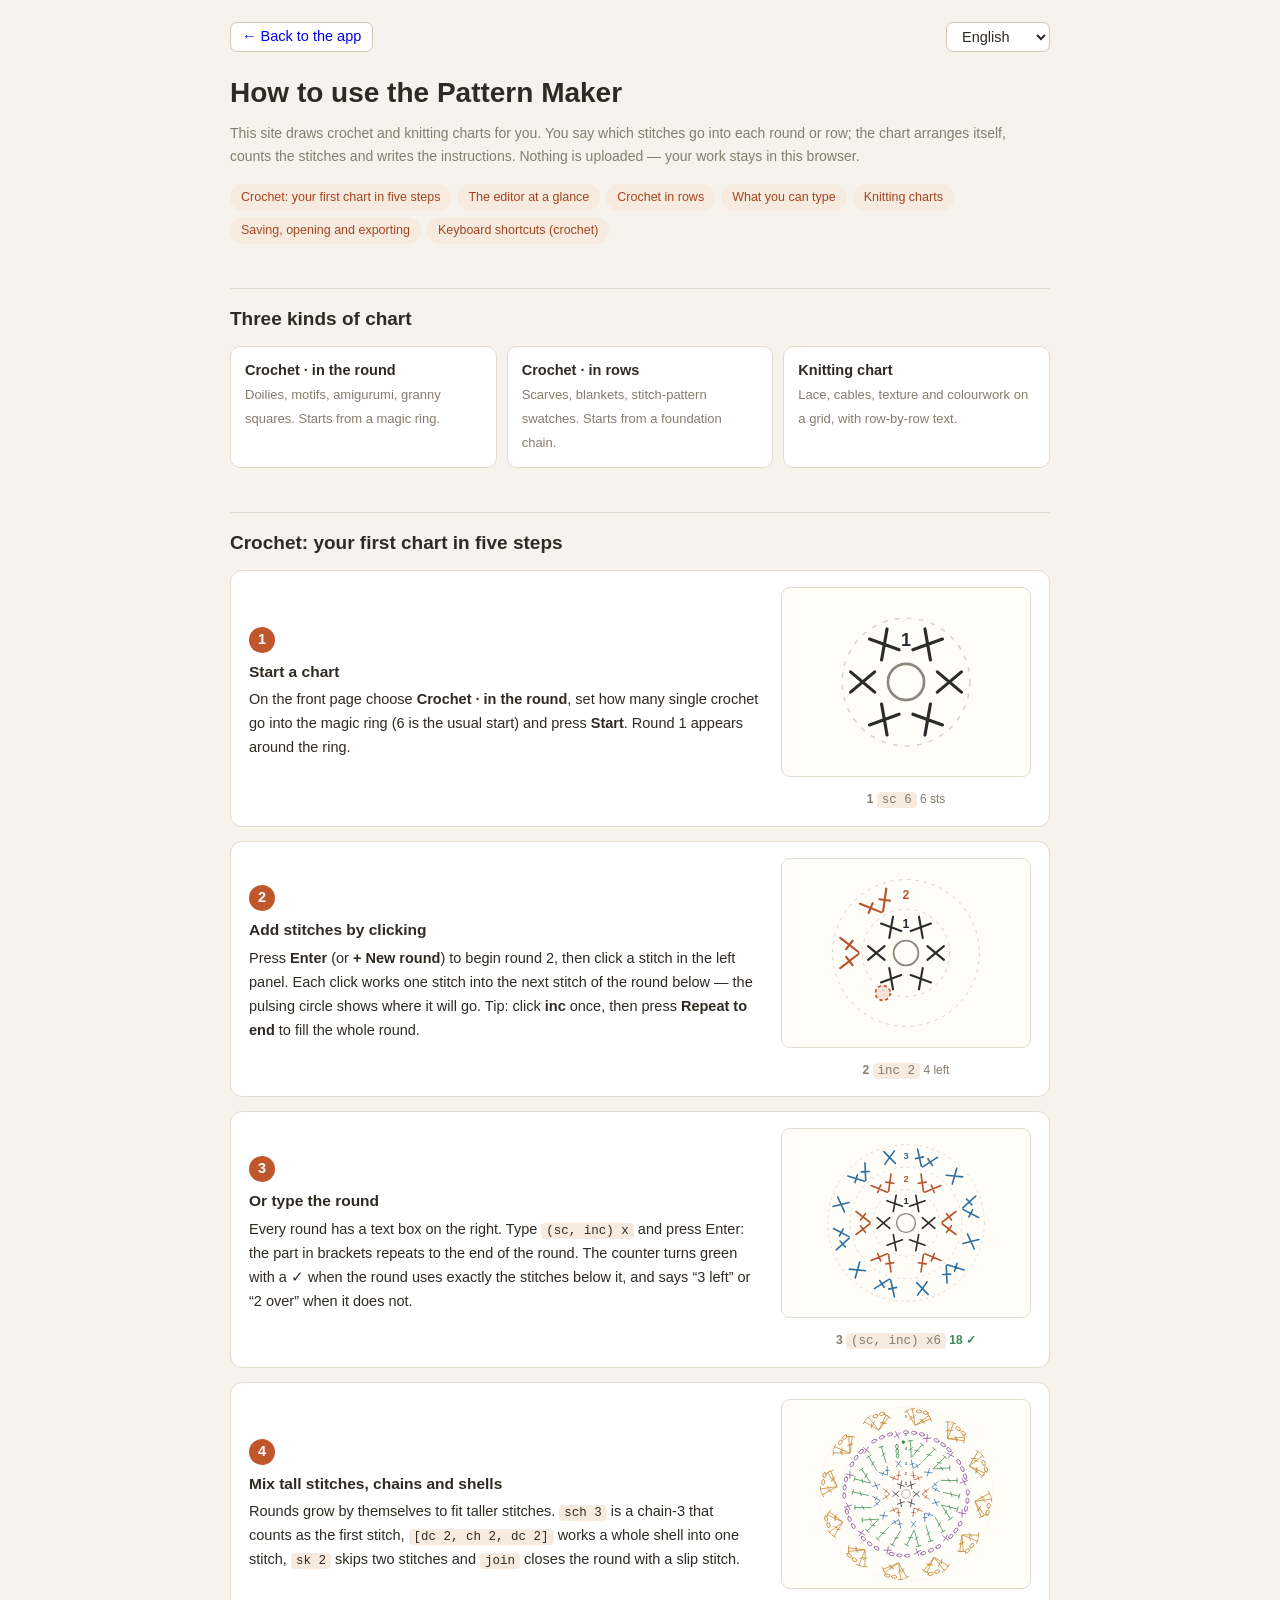
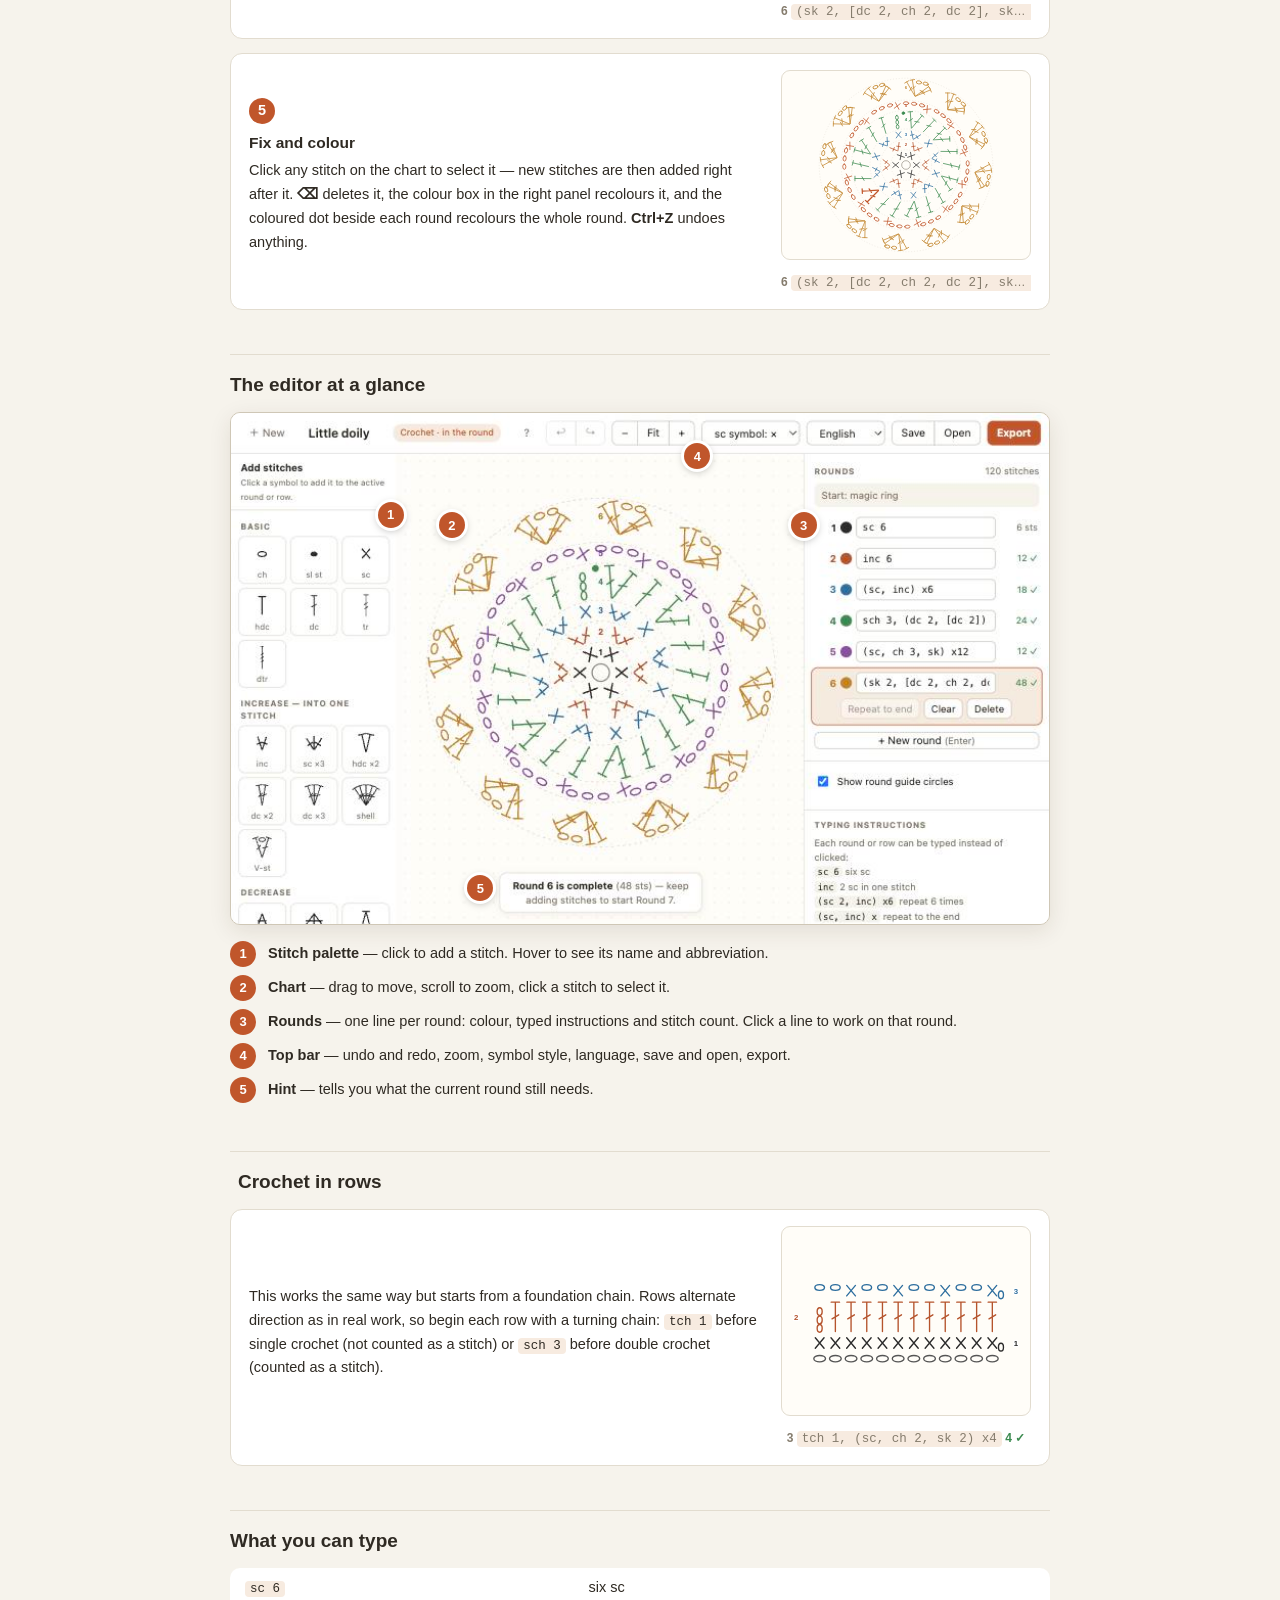
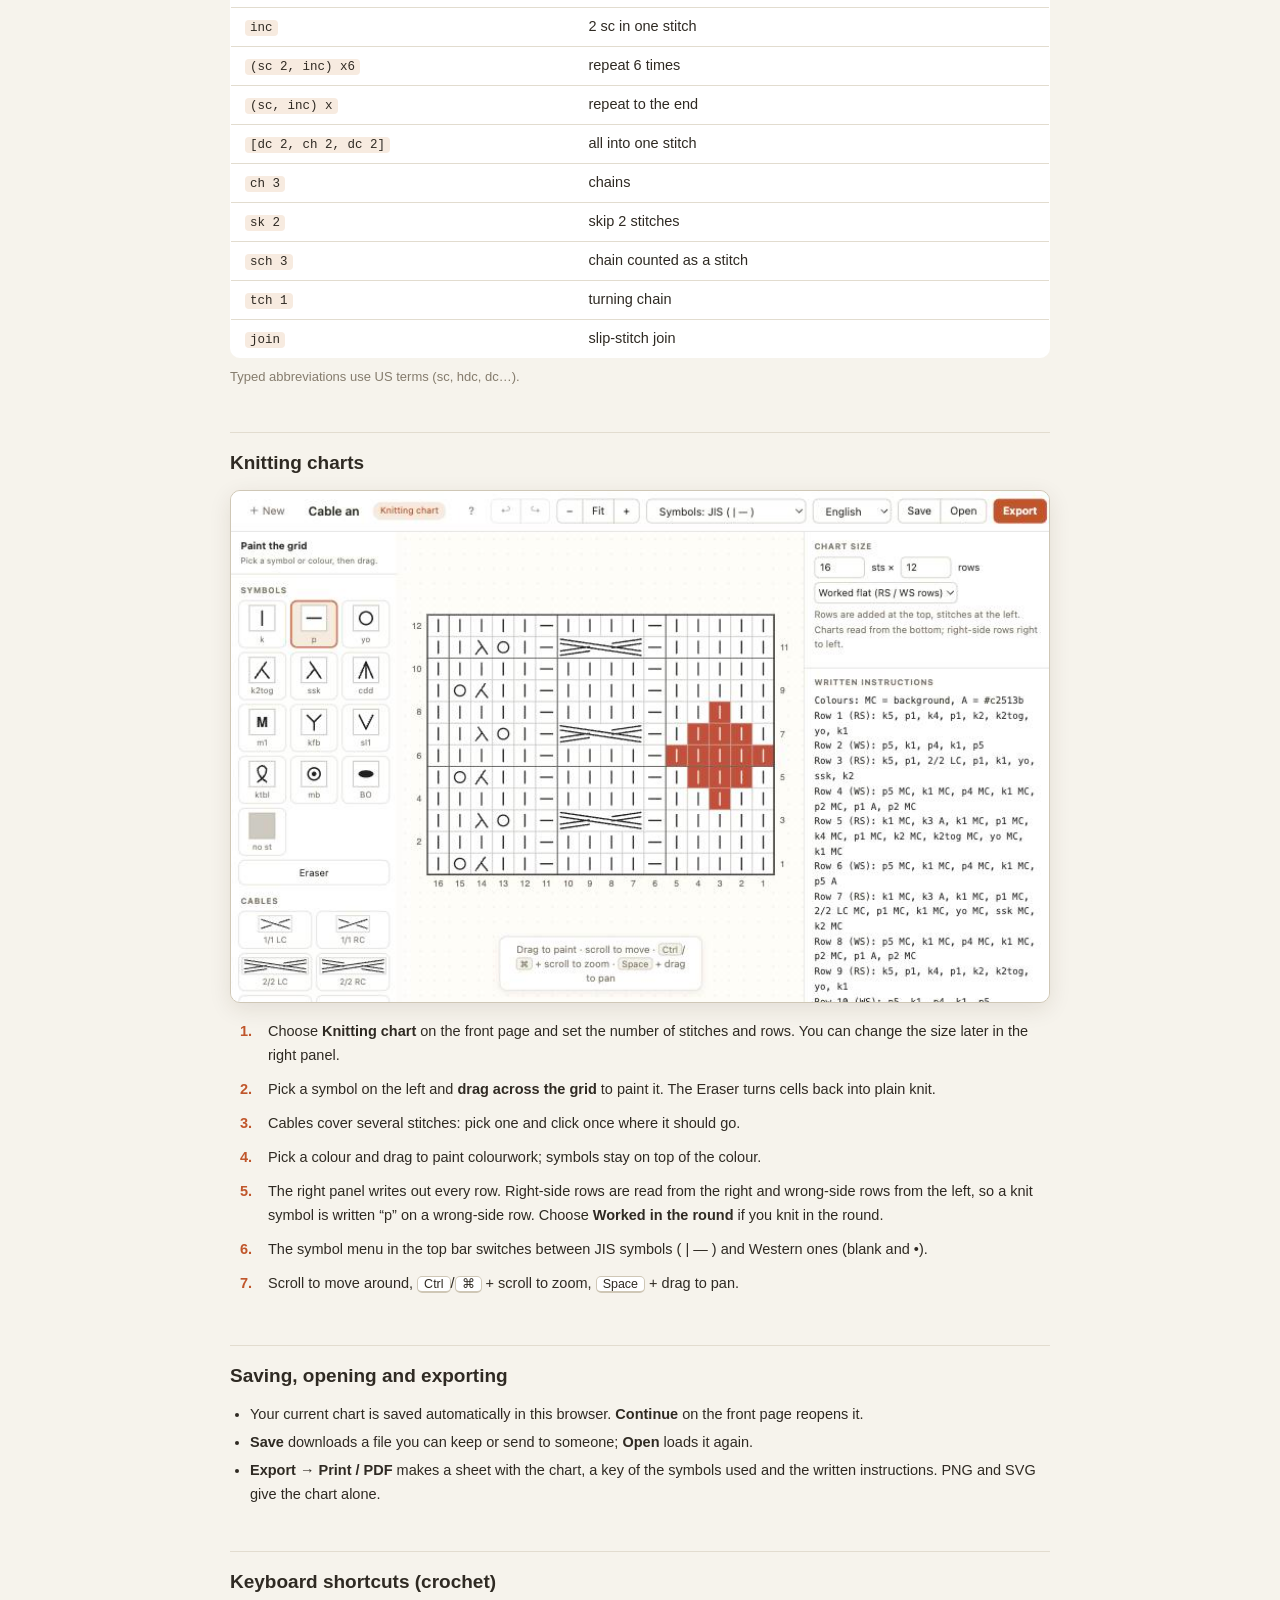
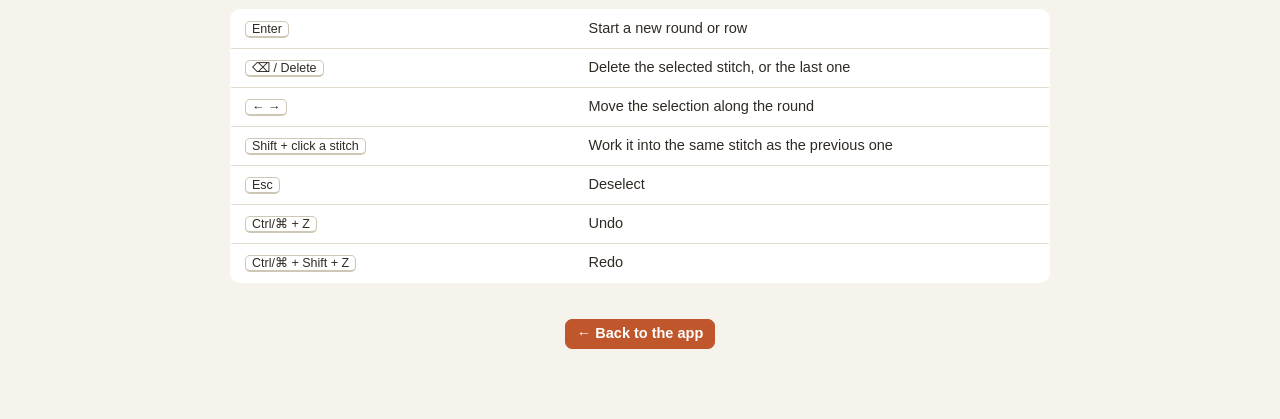
==== guide.html @ 6078c448 "Initial commit" ====
<!DOCTYPE html>
<html lang="en">
<head>
  <meta charset="UTF-8" />
  <meta name="viewport" content="width=device-width, initial-scale=1.0" />
  <title>How to use the Pattern Maker</title>
  <link rel="stylesheet" href="style.css" />
</head>
<body class="guide">
<main id="guide"></main>
<script src="js/i18n.js"></script>
<script src="js/crochet.js"></script>
<script src="js/guide.js"></script>
</body>
</html>
---- style.css ----
*, *::before, *::after { box-sizing: border-box; }
:root {
  --bg: #f6f3ec; --paper: #fffdf8; --surface: #ffffff; --line: #e2dccf; --line-2: #cfc7b6;
  --text: #2f2a23; --muted: #857c6d; --accent: #c0562b; --accent-2: #a3441f; --ok: #3b8a4f; --bad: #c0392b;
  --tint: #f7ebe0;
}
html, body { height: 100%; margin: 0; }
body { font: 13px/1.45 -apple-system, BlinkMacSystemFont, 'Segoe UI', 'Hiragino Sans', 'PingFang TC', 'Noto Sans CJK TC', sans-serif; color: var(--text); background: var(--bg); }
button, input, select { font: inherit; color: inherit; }
[hidden] { display: none !important; }

/* ── layout ── */
#app { display: grid; height: 100vh; grid-template: 50px minmax(0, 1fr) / 204px minmax(0, 1fr) 300px; grid-template-areas: 'bar bar bar' 'pal stage side'; }
#bar { grid-area: bar; display: flex; align-items: center; gap: 8px; padding: 0 10px; background: var(--surface); border-bottom: 1px solid var(--line); min-width: 0; }
#palette { grid-area: pal; background: var(--surface); border-right: 1px solid var(--line); overflow-y: auto; padding-bottom: 12px; }
#stage { grid-area: stage; position: relative; overflow: hidden; background: var(--paper);
  background-image: radial-gradient(var(--line) 1px, transparent 1px); background-size: 18px 18px; }
#side { grid-area: side; background: var(--surface); border-left: 1px solid var(--line); overflow-y: auto; display: flex; flex-direction: column; }
#svg { width: 100%; height: 100%; display: block; touch-action: none; cursor: grab; }
#svg.panning { cursor: grabbing; }
#svg.paint { cursor: crosshair; }

/* ── top bar ── */
.grow { flex: 1; }
.btn { height: 30px; padding: 0 11px; border: 1px solid var(--line-2); border-radius: 7px; background: var(--surface); cursor: pointer; white-space: nowrap; }
.btn:hover:not(:disabled) { background: var(--tint); }
.btn:disabled { opacity: .4; cursor: default; }
.btn.primary { background: var(--accent); border-color: var(--accent); color: #fff; font-weight: 600; }
.btn.primary:hover { background: var(--accent-2); }
.btn.ghost { border-color: transparent; color: var(--muted); }
.btn.small { height: 25px; padding: 0 8px; font-size: 12px; }
.seg { display: flex; }
.seg .btn { border-radius: 0; margin-left: -1px; }
.seg .btn:first-child { border-radius: 7px 0 0 7px; margin-left: 0; }
.seg .btn:last-child { border-radius: 0 7px 7px 0; }
#title { flex: 0 1 240px; min-width: 130px; height: 30px; border: 1px solid transparent; border-radius: 7px; padding: 0 8px; font-size: 15px; font-weight: 600; background: transparent; }
#title:hover, #title:focus { border-color: var(--line-2); background: var(--surface); outline: none; }
#badge { font-size: 11px; color: var(--accent); background: var(--tint); border-radius: 10px; padding: 3px 9px; white-space: nowrap; }
#exportMenu { position: relative; }
#exportMenu summary { list-style: none; display: flex; align-items: center; }
#exportMenu summary::-webkit-details-marker { display: none; }
.menu { position: absolute; right: 0; top: 36px; z-index: 30; width: 290px; background: var(--surface); border: 1px solid var(--line-2); border-radius: 9px; box-shadow: 0 8px 28px rgba(60, 40, 20, .16); padding: 5px; }
.menu button { display: block; width: 100%; text-align: left; border: 0; background: none; padding: 8px 10px; border-radius: 6px; cursor: pointer; }
.menu button:hover { background: var(--tint); }

/* ── palette ── */
.pal-head { font-size: 10px; font-weight: 700; letter-spacing: .08em; text-transform: uppercase; color: var(--muted); padding: 12px 12px 5px; }
.pal-grid { display: grid; grid-template-columns: repeat(3, 1fr); gap: 5px; padding: 0 9px; }
.pal { display: flex; flex-direction: column; align-items: center; gap: 1px; padding: 4px 2px 3px; border: 1px solid var(--line); border-radius: 8px; background: var(--surface); cursor: pointer; min-width: 0; }
.pal:hover { border-color: var(--accent); background: var(--tint); }
.pal.on { border-color: var(--accent); box-shadow: inset 0 0 0 1px var(--accent); background: var(--tint); }
.pal svg { width: 34px; height: 34px; }
.pal-grid.two { grid-template-columns: repeat(2, 1fr); }
.pal-grid.two .pal svg { width: 100%; height: 22px; }
.pal span { font-size: 10px; color: var(--muted); white-space: nowrap; overflow: hidden; text-overflow: ellipsis; max-width: 100%; }
.pal.wide { grid-column: span 3; flex-direction: row; justify-content: center; gap: 8px; padding: 6px; }
.pal.wide span { font-size: 12px; color: var(--text); }
#palInfo { position: sticky; top: 0; z-index: 2; background: var(--surface); border-bottom: 1px solid var(--line); padding: 8px 12px; min-height: 50px; font-size: 12px; }
#palInfo b { display: block; }
#palInfo small { color: var(--muted); }
.swatches { display: grid; grid-template-columns: repeat(6, 1fr); gap: 5px; padding: 0 9px; }
.sw { aspect-ratio: 1; border: 1px solid var(--line-2); border-radius: 6px; cursor: pointer; padding: 0; }
.sw.on { outline: 2px solid var(--accent); outline-offset: 1px; }
.pal-row { display: flex; align-items: center; gap: 8px; padding: 8px 12px 0; font-size: 12px; color: var(--muted); }
input[type=color] { width: 30px; height: 24px; padding: 1px; border: 1px solid var(--line-2); border-radius: 5px; background: none; cursor: pointer; }

/* ── side panel ── */
.side-head { display: flex; align-items: center; justify-content: space-between; padding: 12px 12px 6px; }
.side-head h2 { margin: 0; font-size: 10px; font-weight: 700; letter-spacing: .08em; text-transform: uppercase; color: var(--muted); }
.found { margin: 0 12px 6px; padding: 6px 9px; border-radius: 7px; background: var(--bg); font-size: 12px; color: var(--muted); display: flex; align-items: center; gap: 6px; }
.found input { width: 58px; height: 24px; border: 1px solid var(--line-2); border-radius: 5px; padding: 0 5px; }
#rows { padding: 0 8px; }
.row { border: 1px solid transparent; border-radius: 8px; padding: 5px 5px 5px 4px; }
.row.act { border-color: var(--accent); background: var(--tint); }
.row-main { display: flex; align-items: center; gap: 5px; }
.row .num { width: 26px; text-align: right; font-weight: 700; font-size: 12px; cursor: pointer; flex: none; }
.row .dot { width: 14px; height: 14px; border-radius: 50%; border: 0; padding: 0; flex: none; overflow: hidden; position: relative; }
.row .dot input { position: absolute; inset: -6px; width: 30px; height: 30px; border: 0; opacity: 0; }
.row .txt { flex: 1; min-width: 0; height: 26px; border: 1px solid var(--line-2); border-radius: 6px; padding: 0 7px; font-family: ui-monospace, 'SF Mono', Menlo, monospace; font-size: 12px; background: var(--surface); }
.row .txt:focus { outline: 2px solid var(--accent); outline-offset: -1px; }
.row .cnt { flex: none; min-width: 46px; text-align: right; font-size: 11px; color: var(--muted); white-space: nowrap; }
.row .cnt.ok { color: var(--ok); } .row .cnt.bad { color: var(--bad); font-weight: 600; }
.row-tools { display: flex; gap: 5px; padding: 6px 0 2px 31px; flex-wrap: wrap; }
.row-err { padding: 3px 0 0 31px; color: var(--bad); font-size: 11px; }
#addRow { margin: 8px 12px 4px; }
.panel { border-top: 1px solid var(--line); margin-top: 10px; padding: 10px 12px; font-size: 12px; }
.panel h3 { margin: 0 0 6px; font-size: 10px; font-weight: 700; letter-spacing: .08em; text-transform: uppercase; color: var(--muted); }
.panel .line { display: flex; align-items: center; gap: 8px; margin: 5px 0; }
.panel input[type=number] { width: 62px; height: 26px; border: 1px solid var(--line-2); border-radius: 6px; padding: 0 6px; }
.panel select { height: 26px; border: 1px solid var(--line-2); border-radius: 6px; background: var(--surface); }
.help { color: var(--muted); font-size: 11.5px; line-height: 1.55; }
.help code { background: var(--bg); border-radius: 4px; padding: 1px 4px; font-size: 11px; color: var(--text); }
.written { font-family: ui-monospace, 'SF Mono', Menlo, monospace; font-size: 11.5px; line-height: 1.6; white-space: pre-wrap; word-break: break-word; margin: 0; }

/* ── chart ── */
.st { cursor: pointer; }
.st.sel > path:not(.hit), .st.sel > ellipse { stroke: var(--accent); stroke-width: 2.1; }
.st.sel > .f { fill: var(--accent); }
.st:hover > path:not(.hit), .st:hover > ellipse { stroke-width: 2; }
.next { fill: rgba(192, 86, 43, .16); stroke: var(--accent); stroke-width: 1; stroke-dasharray: 2 1.6; pointer-events: none; animation: pulse 1.4s ease-in-out infinite; }
@keyframes pulse { 50% { fill: rgba(192, 86, 43, .4); } }
#hint { position: absolute; left: 50%; bottom: 14px; transform: translateX(-50%); max-width: calc(100% - 28px); background: rgba(255, 255, 255, .94); border: 1px solid var(--line); border-radius: 9px; padding: 6px 13px; font-size: 12px; color: var(--muted); box-shadow: 0 2px 8px rgba(60, 40, 20, .07); pointer-events: none; text-align: center; }
#hint b { color: var(--text); } #hint kbd { background: var(--bg); border: 1px solid var(--line-2); border-radius: 4px; padding: 0 4px; font: inherit; font-size: 11px; }

/* ── start screen ── */
#start { position: fixed; inset: 0; z-index: 50; background: rgba(246, 243, 236, .96); display: flex; align-items: center; justify-content: center; padding: 20px; overflow: auto; }
.start-card { width: min(880px, 100%); }
.start-top { display: flex; align-items: center; justify-content: space-between; gap: 12px; flex-wrap: wrap; margin-bottom: 4px; }
.start-card h1 { margin: 0; font-size: 26px; }
.lead { margin: 0 0 22px; color: var(--muted); font-size: 14px; }
.modes { display: grid; grid-template-columns: repeat(auto-fit, minmax(230px, 1fr)); gap: 14px; }
.modes form { background: var(--surface); border: 1.5px solid var(--line); border-radius: 14px; padding: 18px; display: flex; flex-direction: column; gap: 8px; }
.modes form:hover { border-color: var(--accent); }
.modes svg { width: 84px; height: 84px; align-self: center; }
.modes h2 { margin: 0; font-size: 15px; }
.modes p { margin: 0; color: var(--muted); font-size: 12px; flex: 1; }
.modes label { font-size: 12px; display: flex; align-items: center; gap: 6px; flex-wrap: wrap; }
.modes input[type=number] { width: 60px; height: 28px; border: 1px solid var(--line-2); border-radius: 6px; padding: 0 6px; }
.modes select { height: 28px; border: 1px solid var(--line-2); border-radius: 6px; background: var(--surface); width: 100%; }
.start-foot { display: flex; gap: 10px; margin-top: 18px; flex-wrap: wrap; }

/* ── print sheet ── */
#printSheet { display: none; }
@media print {
  #app, #start { display: none !important; }
  body { background: #fff; }
  #printSheet { display: block; padding: 0; color: #000; font-size: 11pt; }
  #printSheet h1 { font-size: 20pt; margin: 0 0 2pt; }
  #printSheet .sub { color: #555; margin: 0 0 10pt; }
  #printSheet .chart svg { display: block; width: 100%; max-height: 150mm; }
  #printSheet h2 { font-size: 12pt; margin: 14pt 0 5pt; border-bottom: 1px solid #999; padding-bottom: 2pt; }
  #printSheet .key { display: grid; grid-template-columns: repeat(3, 1fr); gap: 3pt 12pt; }
  #printSheet .key div { display: flex; align-items: center; gap: 6pt; break-inside: avoid; font-size: 9.5pt; }
  #printSheet .key svg { width: 26pt; height: 26pt; flex: none; }
  #printSheet pre { font: 9.5pt/1.55 ui-monospace, Menlo, monospace; white-space: pre-wrap; margin: 0; }
}

@media (max-width: 900px) {
  #app { grid-template-columns: 150px minmax(0, 1fr) 240px; }
  .pal-grid { grid-template-columns: repeat(2, 1fr); } .pal.wide { grid-column: span 2; }
  #badge { display: none; }
}

/* ── links styled as buttons ── */
a.btn { display: inline-flex; align-items: center; text-decoration: none; }
.start-foot { align-items: center; }

/* ── guide page ── */
body.guide { height: auto; }
#guide { max-width: 860px; margin: 0 auto; padding: 22px 20px 60px; font-size: 14.5px; line-height: 1.65; }
#guide h1 { font-size: 28px; margin: 18px 0 6px; }
#guide h2 { font-size: 19px; margin: 44px 0 12px; padding-top: 14px; border-top: 1px solid var(--line); scroll-margin-top: 10px; }
#guide h3 { font-size: 15.5px; margin: 0 0 4px; }
#guide p { margin: 0 0 10px; }
#guide code { background: var(--tint); border-radius: 4px; padding: 1px 5px; font: 12.5px ui-monospace, 'SF Mono', Menlo, monospace; white-space: nowrap; }
#guide kbd { background: var(--surface); border: 1px solid var(--line-2); border-bottom-width: 2px; border-radius: 5px; padding: 0 6px; font: inherit; font-size: 12.5px; white-space: nowrap; }
.g-top { display: flex; justify-content: space-between; gap: 10px; }
.g-nav { display: flex; flex-wrap: wrap; gap: 6px; margin: 16px 0 0; }
.g-nav a { font-size: 12.5px; color: var(--accent-2); background: var(--tint); border-radius: 14px; padding: 3px 11px; text-decoration: none; }
.g-nav a:hover { background: var(--accent); color: #fff; }
.g-modes { display: grid; grid-template-columns: repeat(auto-fit, minmax(210px, 1fr)); gap: 10px; }
.g-modes div { background: var(--surface); border: 1px solid var(--line); border-radius: 10px; padding: 12px 14px; }
.g-modes b { display: block; } .g-modes span { color: var(--muted); font-size: 13px; }
.step { display: grid; grid-template-columns: minmax(0, 1fr) 250px; gap: 22px; align-items: center; margin: 0 0 14px; background: var(--surface); border: 1px solid var(--line); border-radius: 12px; padding: 16px 18px; }
.step .n { display: inline-flex; width: 26px; height: 26px; border-radius: 50%; background: var(--accent); color: #fff; font-weight: 700; align-items: center; justify-content: center; margin-bottom: 6px; }
.step p:last-child { margin: 0; }
.art { margin: 0; text-align: center; }
.art svg { width: 100%; height: 190px; background: var(--paper); border: 1px solid var(--line); border-radius: 9px; }
.art figcaption { margin-top: 5px; font-size: 12px; color: var(--muted); overflow: hidden; text-overflow: ellipsis; white-space: nowrap; }
.art .ok { color: var(--ok); font-weight: 600; }
.shot { margin: 0 0 12px; }
.shot-box { position: relative; border: 1px solid var(--line-2); border-radius: 10px; overflow: hidden; box-shadow: 0 6px 22px rgba(60, 40, 20, .1); }
.shot img { display: block; width: 100%; height: auto; }
.spot, .tour:not(.plain) li::before { display: inline-flex; align-items: center; justify-content: center; width: 26px; height: 26px; border-radius: 50%; background: var(--accent); color: #fff; font-weight: 700; font-size: 13px; }
.spot { position: absolute; transform: translate(-50%, -50%); box-shadow: 0 0 0 3px #fff, 0 2px 8px rgba(0, 0, 0, .35); }
.tour { padding: 0; margin: 0; list-style: none; counter-reset: t; }
.tour li { counter-increment: t; position: relative; padding: 5px 0 5px 38px; }
.tour:not(.plain) li::before { content: counter(t); position: absolute; left: 0; top: 4px; }
.tour.plain li::before { content: counter(t) '.'; position: absolute; left: 10px; top: 5px; color: var(--accent); font-weight: 700; }
.g-list { padding-left: 20px; margin: 0; } .g-list li { margin: 4px 0; }
.g-table { border-collapse: collapse; width: 100%; background: var(--surface); border: 1px solid var(--line); border-radius: 10px; overflow: hidden; }
.g-table td { padding: 7px 14px; border-top: 1px solid var(--line); vertical-align: top; }
.g-table tr:first-child td { border-top: 0; } .g-table td:first-child { width: 42%; }
.note { color: var(--muted); font-size: 13px; margin-top: 8px !important; }
.g-foot { margin-top: 36px !important; text-align: center; }
@media (max-width: 640px) { .step { grid-template-columns: 1fr; } }
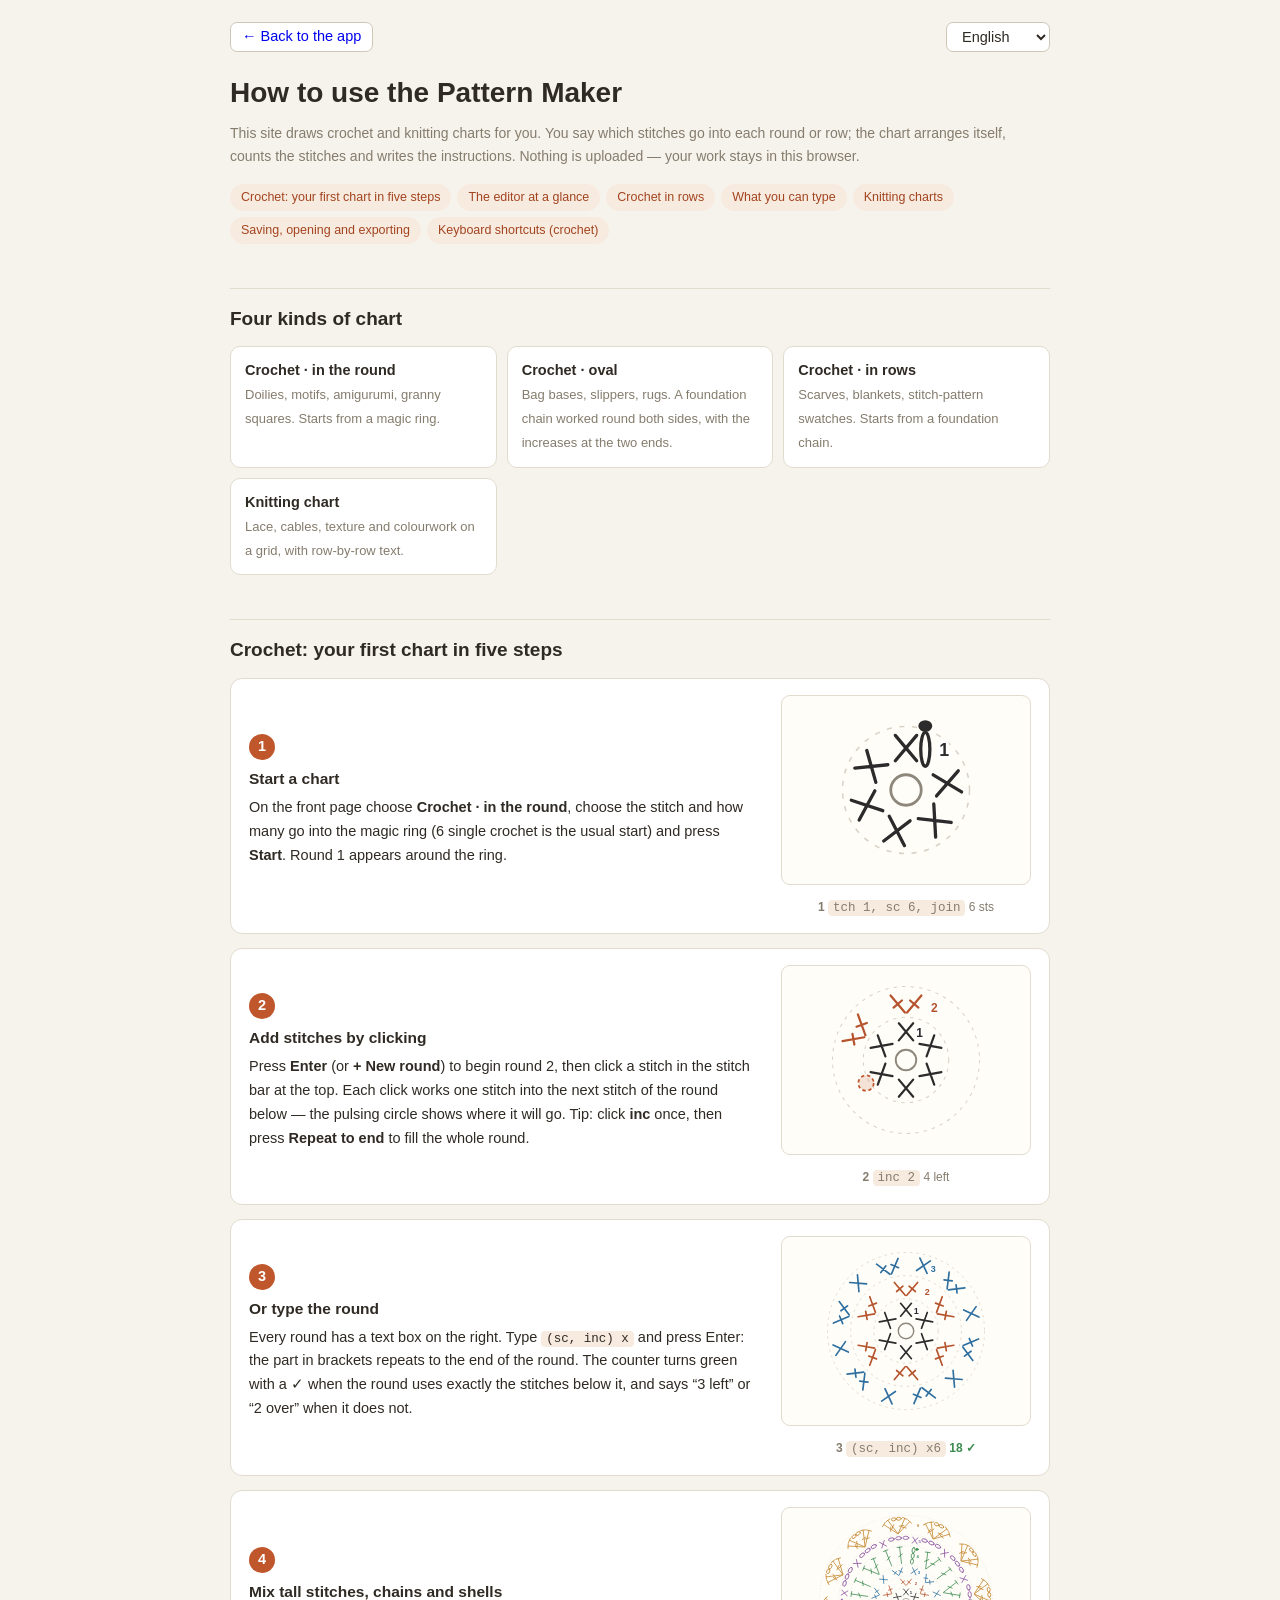
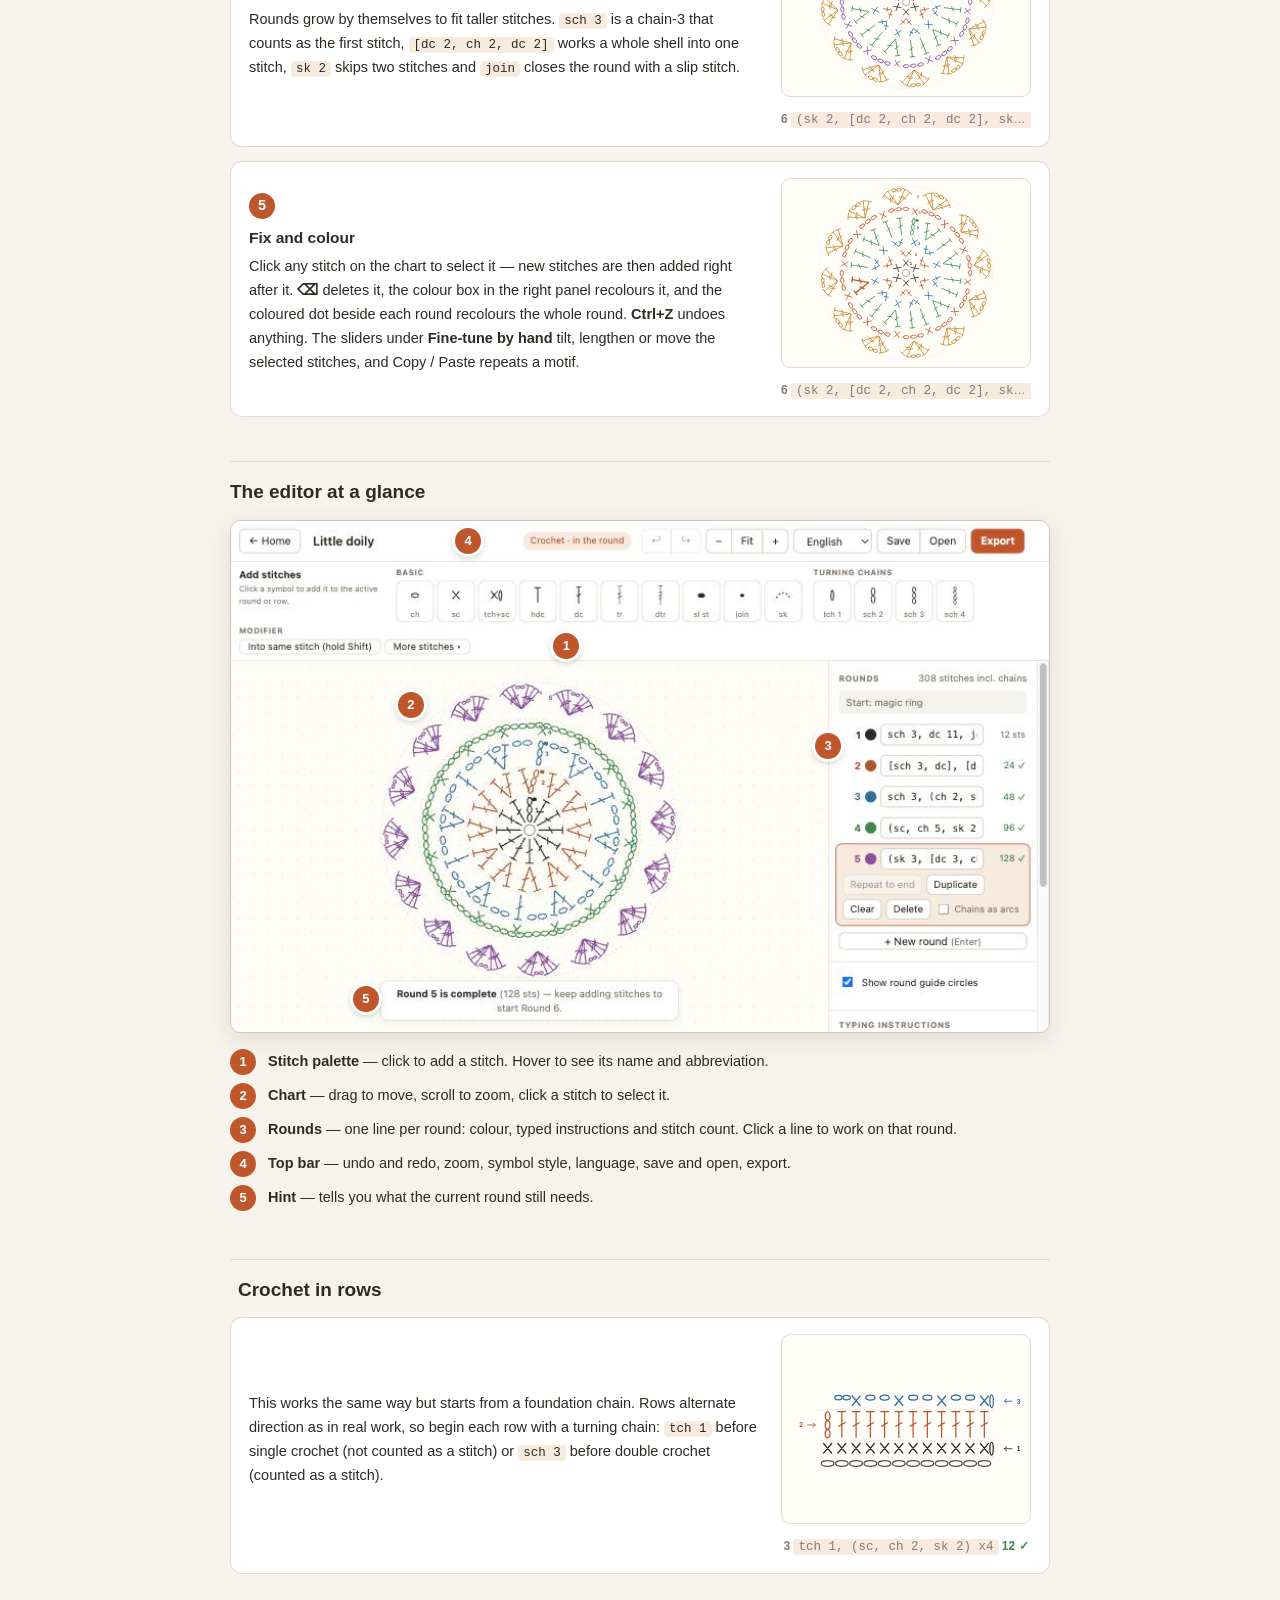
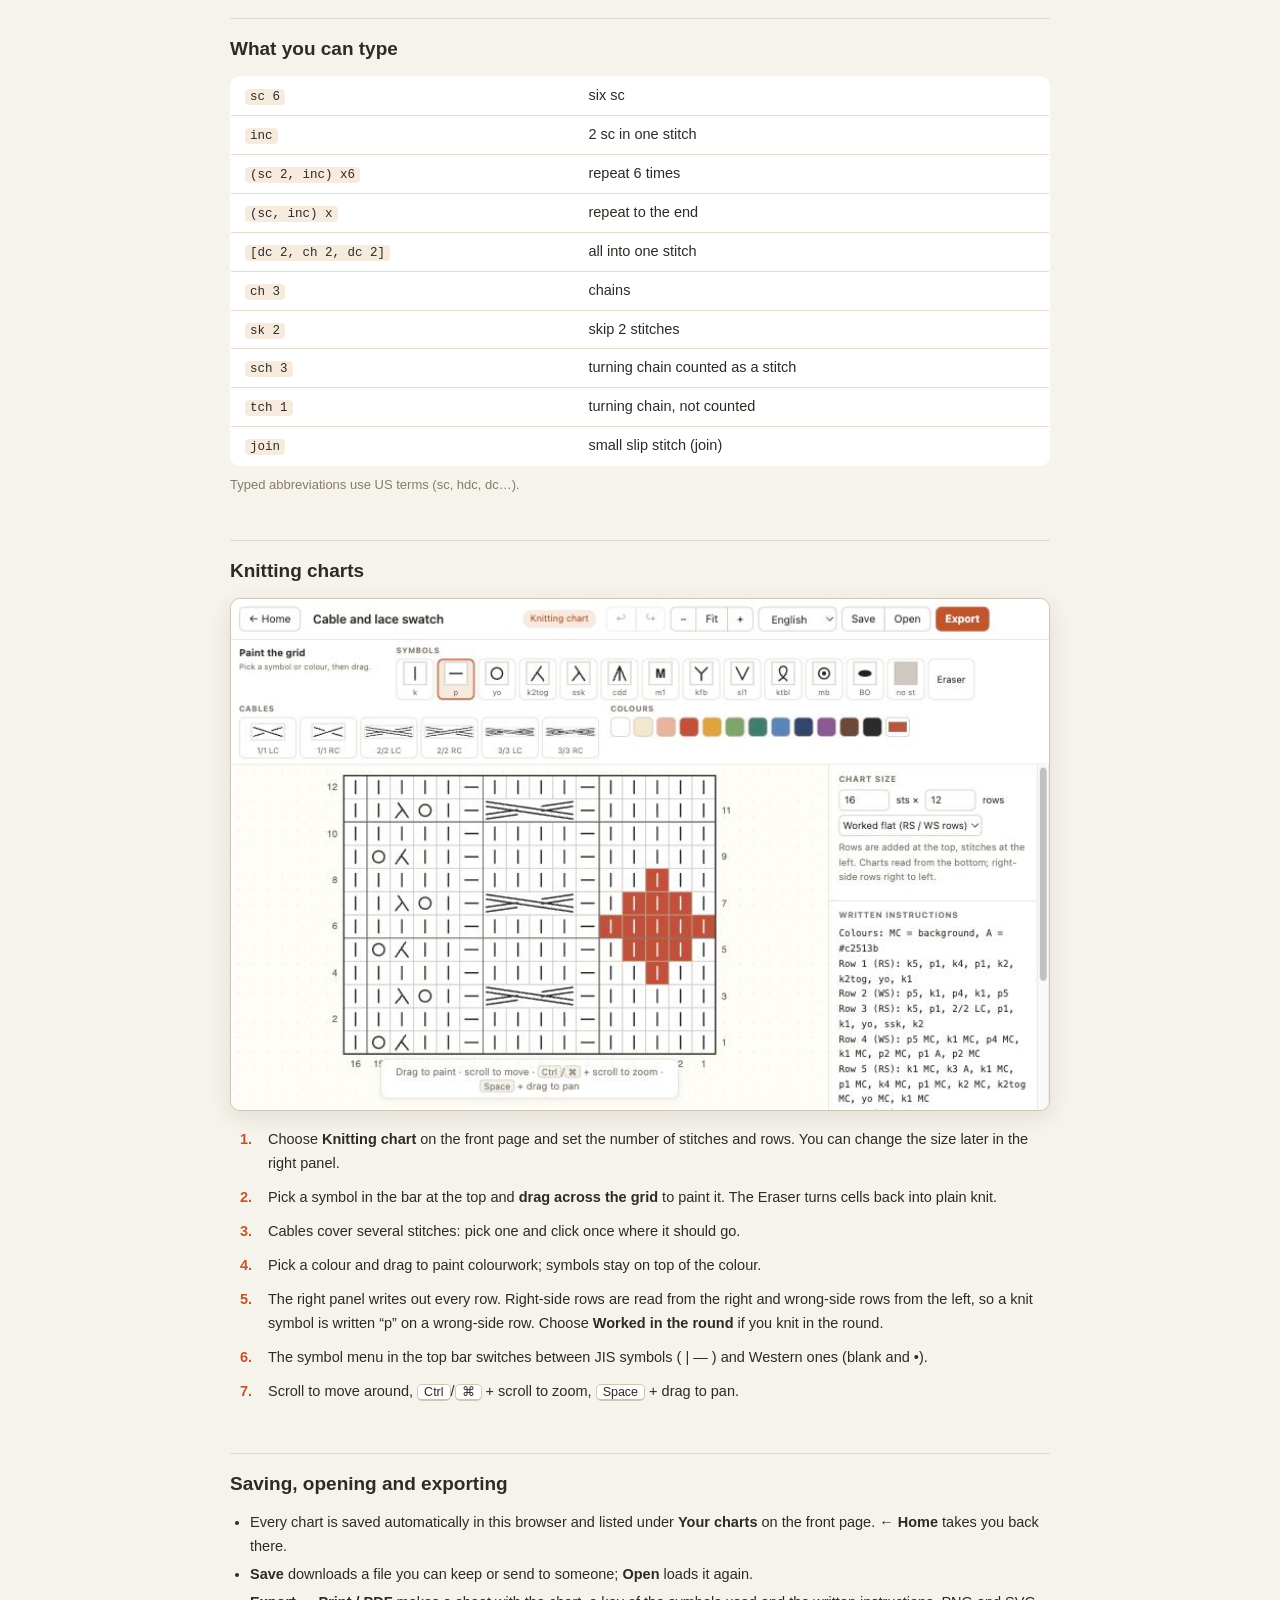
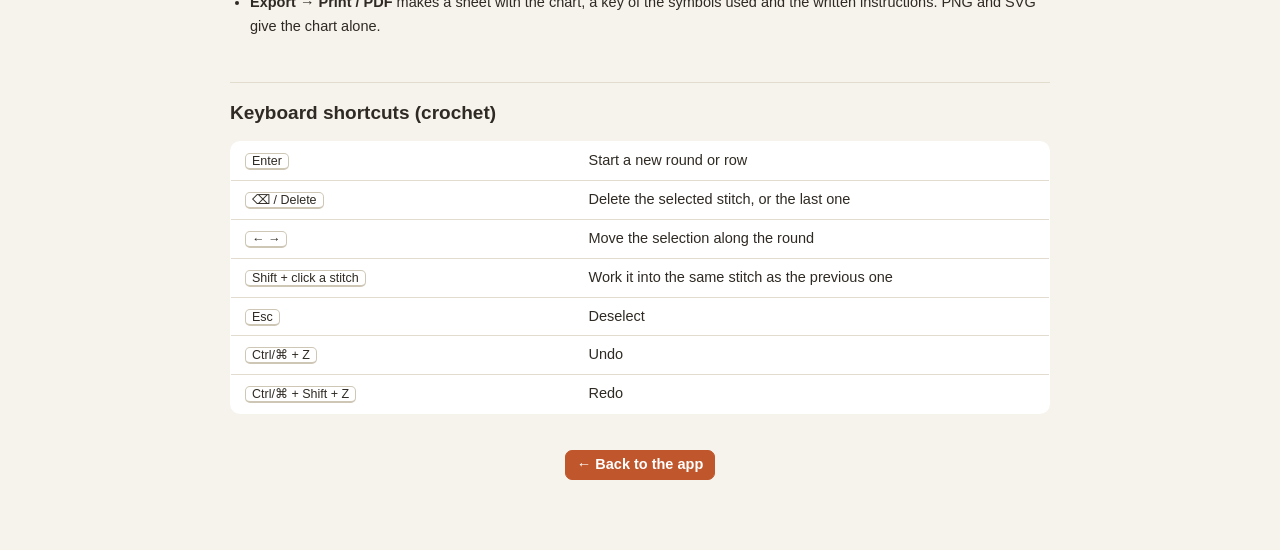
==== commit 81893352: "rework on the layout engine and added turning chain and some other functions" ====
--- a/guide.html
+++ b/guide.html
@@ -4,12 +4,12 @@
   <meta charset="UTF-8" />
   <meta name="viewport" content="width=device-width, initial-scale=1.0" />
   <title>How to use the Pattern Maker</title>
-  <link rel="stylesheet" href="style.css" />
+  <link rel="stylesheet" href="style.css?v=4" />
 </head>
 <body class="guide">
 <main id="guide"></main>
-<script src="js/i18n.js"></script>
-<script src="js/crochet.js"></script>
-<script src="js/guide.js"></script>
+<script src="js/i18n.js?v=4"></script>
+<script src="js/crochet.js?v=4"></script>
+<script src="js/guide.js?v=4"></script>
 </body>
 </html>
--- a/style.css
+++ b/style.css
@@ -184,3 +184,40 @@
 .note { color: var(--muted); font-size: 13px; margin-top: 8px !important; }
 .g-foot { margin-top: 36px !important; text-align: center; }
 @media (max-width: 640px) { .step { grid-template-columns: 1fr; } }
+
+/* ══ v2 layout: stitch bar across the top, chart library, fine-tune sliders ══ */
+#app { grid-template: 50px auto minmax(0, 1fr) / minmax(0, 1fr) 310px; grid-template-areas: 'bar bar' 'pal pal' 'stage side'; }
+#palette { border-right: 0; border-bottom: 1px solid var(--line); display: flex; flex-wrap: wrap; align-items: flex-start; gap: 4px 14px; padding: 6px 10px 7px; overflow: visible; max-height: 42vh; overflow-y: auto; }
+#palInfo { position: static; flex: 0 0 178px; border: 0; padding: 2px 0 0; min-height: 0; font-size: 11.5px; line-height: 1.35; }
+#palInfo b { font-size: 12px; }
+.pg-h { font-size: 9.5px; font-weight: 700; letter-spacing: .07em; text-transform: uppercase; color: var(--muted); margin-bottom: 3px; }
+.pg-b { display: flex; flex-wrap: wrap; gap: 4px; align-items: stretch; }
+.pal { width: 46px; padding: 2px 1px 2px; border-radius: 7px; }
+.pal svg { width: 30px; height: 30px; }
+.pal span { font-size: 9.5px; }
+.pal.cable { width: 70px; } .pal.cable svg { width: 62px; height: 22px; margin: 4px 0; }
+.pal.text { width: auto; padding: 0 10px; justify-content: center; } .pal.text span { font-size: 11.5px; color: var(--text); }
+.pg .sw { width: 24px; height: 24px; aspect-ratio: auto; align-self: center; }
+.pg #customColor { align-self: center; }
+.row-tools { padding-left: 4px; align-items: center; }
+.chk { display: inline-flex; align-items: center; gap: 4px; font-size: 11.5px; color: var(--muted); }
+.panel h3.sub { display: flex; align-items: center; justify-content: space-between; margin: 12px 0 4px; }
+.adj span { flex: 0 0 62px; color: var(--muted); } .adj input { flex: 1; min-width: 0; accent-color: var(--accent); } .adj output { flex: 0 0 38px; text-align: right; font-variant-numeric: tabular-nums; }
+.panel .line .help { overflow: hidden; text-overflow: ellipsis; white-space: nowrap; font-family: ui-monospace, Menlo, monospace; }
+#start { align-items: flex-start; }
+.start-card { margin: auto; }
+.modes { grid-template-columns: repeat(auto-fit, minmax(200px, 1fr)); }
+.modes label input[type=checkbox] { margin: 0; }
+.modes select[name=st] { width: auto; flex: 1; min-width: 0; }
+#lib h2 { font-size: 13px; margin: 22px 0 8px; }
+.lib-list { display: grid; grid-template-columns: repeat(auto-fill, minmax(250px, 1fr)); gap: 8px; }
+.lib-item { display: grid; grid-template-columns: 1fr auto; gap: 0 8px; align-items: center; background: var(--surface); border: 1px solid var(--line); border-radius: 10px; padding: 9px 12px; cursor: pointer; }
+.lib-item:hover { border-color: var(--accent); }
+.lib-item b { overflow: hidden; text-overflow: ellipsis; white-space: nowrap; }
+.lib-item span { grid-column: 1; font-size: 11.5px; color: var(--muted); }
+.lib-item button { grid-column: 2; grid-row: 1 / span 2; }
+@media (max-width: 900px) { #app { grid-template-columns: minmax(0, 1fr) 250px; } #palInfo { display: none; } }
+#title { flex: 1 1 110px; min-width: 60px; max-width: 260px; }
+#bar .grow { flex: 0 1 0; }
+#bar { gap: 6px; }
+@media (max-width: 1000px) { #bar a.btn.ghost, #selStyle { display: none; } #app { grid-template-columns: minmax(0, 1fr) 270px; } }
